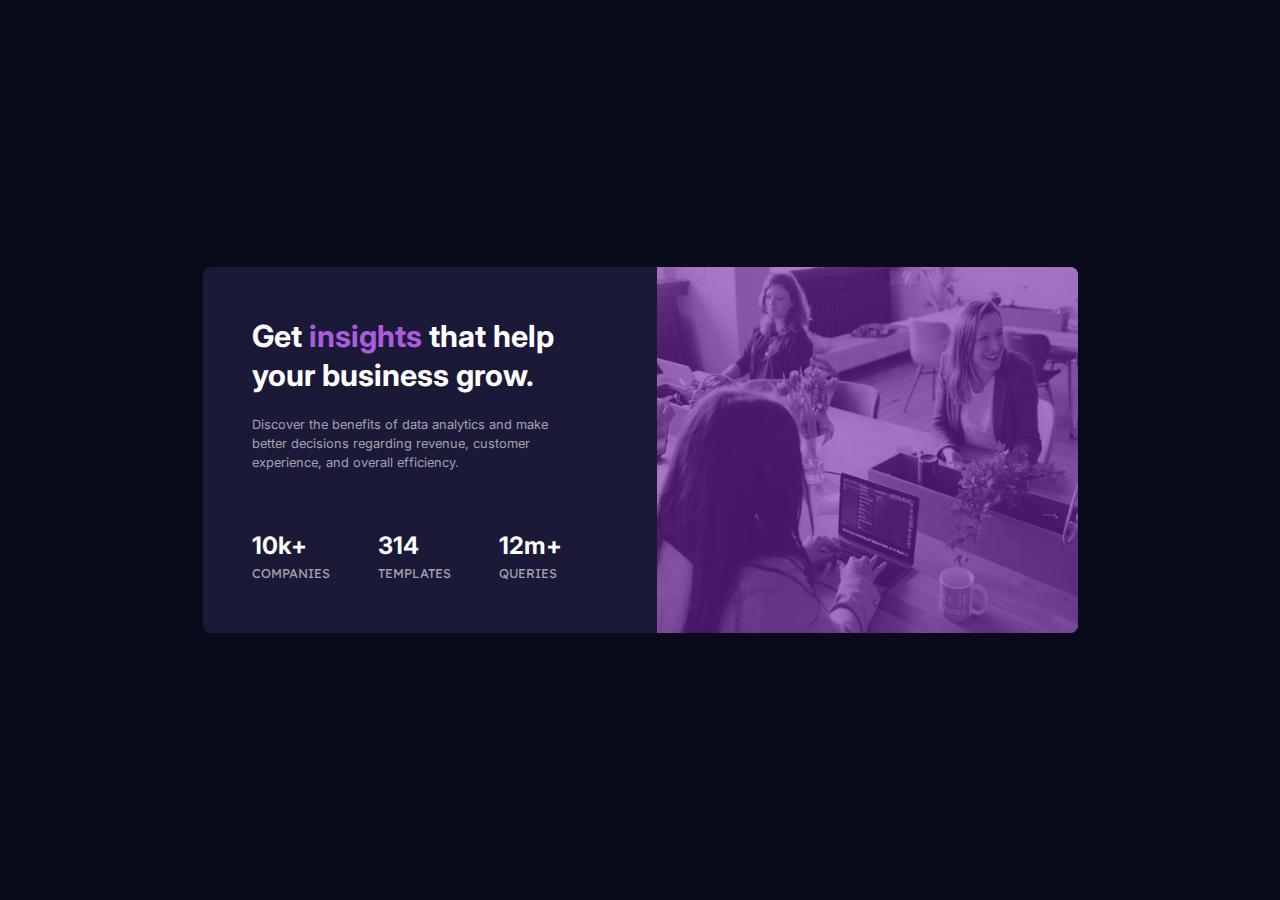
==== stats-preview-card-component-main/index.html @ c0474db8 "Add stats preview card component solution" ====
<!DOCTYPE html>
<html lang="en">
  <head>
    <meta charset="UTF-8" />
    <meta name="viewport" content="width=device-width, initial-scale=1.0" />
    <!-- displays site properly based on user's device -->

    <link
      rel="icon"
      type="image/png"
      sizes="32x32"
      href="./images/favicon-32x32.png"
    />

    <!-- FONTS -->

    <link rel="preconnect" href="https://fonts.googleapis.com" />
    <link rel="preconnect" href="https://fonts.gstatic.com" crossorigin />
    <link
      href="https://fonts.googleapis.com/css2?family=Inter:wght@400;700&family=Lexend+Deca&display=swap"
      rel="stylesheet"
    />

    <title>Frontend Mentor | Stats preview card component</title>
    <link rel="stylesheet" href="style.css" />
  </head>
  <body>
    <main>
      <picture>
        <img src="images/image-header-mobile.jpg" alt="" class="mobile-img" />
        <img src="images/image-header-desktop.jpg" alt="" class="desktop-img" />
      </picture>
      <div class="info">
        <h1>Get <span>insights</span> that help your business grow.</h1>
        <p class="info-paragraph">
          Discover the benefits of data analytics and make better decisions
          regarding revenue, customer experience, and overall efficiency.
        </p>
        <div class="stats-container">
          <div class="stats">
            <p class="stats-number">10k+</p>
            <p class="stats-type">companies</p>
          </div>
          <div class="stats">
            <p class="stats-number">314</p>
            <p class="stats-type">templates</p>
          </div>
          <div class="stats">
            <p class="stats-number">12m+</p>
            <p class="stats-type">queries</p>
          </div>
        </div>
      </div>
    </main>
  </body>
</html>
---- stats-preview-card-component-main/style.css ----
/*
  1. Use a more-intuitive box-sizing model.
*/
*,
*::before,
*::after {
  box-sizing: border-box;
}
/*
    2. Remove default margin
  */
* {
  margin: 0;
}
/*
    Typographic tweaks!
    3. Add accessible line-height
    4. Improve text rendering
  */
body {
  line-height: 1.5;
  -webkit-font-smoothing: antialiased;
}
/*
    5. Improve media defaults
  */
img,
picture,
video,
canvas,
svg {
  display: block;
  max-width: 100%;
}
/*
    6. Remove built-in form typography styles
  */
input,
button,
textarea,
select {
  font: inherit;
}
/*
    7. Avoid text overflows
  */
p,
h1,
h2,
h3,
h4,
h5,
h6 {
  overflow-wrap: break-word;
}
/*
    8. Create a root stacking context
  */
#root,
#__next {
  isolation: isolate;
}
:root {
  --bg-primary: hsl(233, 47%, 7%);
  --bg-secondary: hsl(244, 38%, 16%);
  --clr-accent: hsl(277, 64%, 61%);
  --clr-heading: hsl(0, 0%, 100%);
  --clr-paragraph: hsla(0, 0%, 100%, 0.75);
  --clr-stat-headings: hsla(0, 0%, 100%, 0.6);
  --font-primary: "Inter", sans-serif;
  --font-secondary: "Lexend Deca", sans-serif;
}

body {
  font-size: 15px;
  font-family: var(--font-primary);
  display: flex;
  justify-content: center;
  align-items: center;
  height: 100vh;
  background-color: var(--bg-primary);
}
main {
  display: flex;
  flex-direction: column;
  max-height: 85%;
  max-width: 300px;
  border-radius: 0.5rem;
  overflow: scroll;
  background-color: var(--bg-secondary);
}
.mobile-img {
  display: block;
}
.desktop-img {
  display: none;
}
main picture {
  position: relative;
}

main picture::before {
  content: "";
  background-color: hsl(277, 64%, 40%);
  opacity: 0.6;
  position: absolute;
  width: 100%;
  height: 100%;
}
main .info {
  text-align: center;
  padding: 2.5rem 1.55em;
}
main .info h1 {
  color: var(--clr-heading);
  line-height: 1.1;
  font-size: 1.7rem;
}
main .info h1 span {
  color: var(--clr-accent);
}
main .info .info-paragraph {
  color: var(--clr-stat-headings);
  margin-top: 1.2rem;
  font-size: 0.9rem;
}
main .info .stats-container {
  display: flex;
  flex-direction: column;
  gap: 1.1rem;
  margin-top: 2.2rem;
}

main .info .stats-container .stats-number {
  color: var(--clr-heading);
  font-weight: 700;
  font-size: 1rem;
}
main .info .stats-container .stats-type {
  color: var(--clr-stat-headings);
  text-transform: uppercase;
  font-family: var(--font-secondary);
  font-size: 0.85em;
  letter-spacing: 1.3;
}

@media (min-width: 900px) {
  main {
    flex-direction: row-reverse;
    max-width: 875px;
  }
  .mobile-img {
    display: none;
  }
  .desktop-img {
    display: block;
    width: 100%;
    height: 100%;
  }
  main .info {
    text-align: start;
    padding: 3.1rem;
    width: 60%;
    margin-right: 1.5rem;
  }
  main .info h1 {
    line-height: 1.3;
    font-size: 1.9rem;
  }
  main .info .info-paragraph {
    font-size: 0.8rem;
  }
  main .info .stats-container {
    display: flex;
    flex-direction: row;
    gap: 3rem;
    margin-top: 3.5rem;
  }
  main .info .stats-container .stats-number {
    font-size: 1.5rem;
  }
}
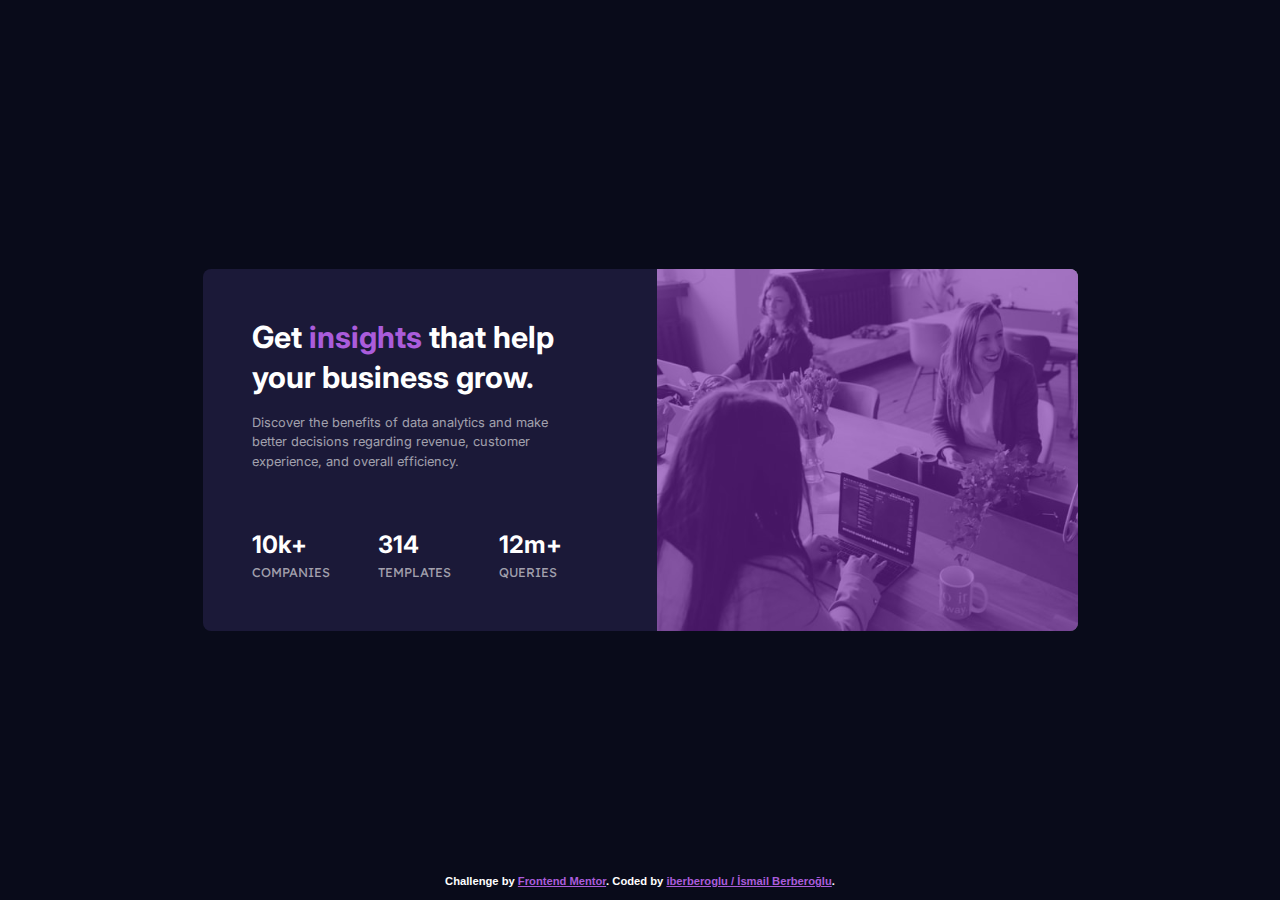
==== commit 5d2e7ede: "Create seperate styles folder" ====
--- a/stats-preview-card-component-main/index.html
+++ b/stats-preview-card-component-main/index.html
@@ -22,7 +22,9 @@
     />
 
     <title>Frontend Mentor | Stats preview card component</title>
-    <link rel="stylesheet" href="style.css" />
+    <link rel="stylesheet" href="styles/reset.css" />
+    <link rel="stylesheet" href="styles/style.css" />
+    <link rel="stylesheet" href="styles/media.css" />
   </head>
   <body>
     <main>
@@ -52,5 +54,16 @@
         </div>
       </div>
     </main>
+    <footer>
+      <div class="attribution">
+        Challenge by
+        <a href="https://www.frontendmentor.io?ref=challenge" target="_blank"
+          >Frontend Mentor</a
+        >. Coded by
+        <a href="https://www.frontendmentor.io/profile/iberberoglu"
+          >iberberoglu / İsmail Berberoğlu</a
+        >.
+      </div>
+    </footer>
   </body>
 </html>
--- a/stats-preview-card-component-main/styles/style.css
+++ b/stats-preview-card-component-main/styles/style.css
@@ -0,0 +1,124 @@
+:root {
+  --bg-primary: hsl(233, 47%, 7%);
+  --bg-secondary: hsl(244, 38%, 16%);
+  --clr-accent: hsl(277, 64%, 61%);
+  --clr-heading: hsl(0, 0%, 100%);
+  --clr-paragraph: hsla(0, 0%, 100%, 0.75);
+  --clr-stat-headings: hsla(0, 0%, 100%, 0.6);
+  --font-primary: "Inter", sans-serif;
+  --font-secondary: "Lexend Deca", sans-serif;
+}
+
+body {
+  font-size: 15px;
+  font-family: var(--font-primary);
+  display: flex;
+  justify-content: center;
+  align-items: center;
+  min-height: 100vh;
+  min-width: 100vw;
+  background-color: var(--bg-primary);
+}
+main {
+  display: flex;
+  flex-direction: column;
+  max-height: 96%;
+  max-width: 275px;
+  border-radius: 0.5rem;
+  overflow: scroll;
+  background-color: var(--bg-secondary);
+}
+.mobile-img {
+  display: block;
+}
+.desktop-img {
+  display: none;
+}
+main picture {
+  position: relative;
+}
+
+main picture::before {
+  content: "";
+  background-color: hsl(277, 64%, 40%);
+  opacity: 0.6;
+  position: absolute;
+  width: 100%;
+  height: 100%;
+}
+main .info {
+  text-align: center;
+  padding: 2rem 1.55em;
+}
+main .info h1 {
+  color: var(--clr-heading);
+  line-height: 1.1;
+  font-size: 1.5rem;
+}
+main .info h1 span {
+  color: var(--clr-accent);
+}
+main .info .info-paragraph {
+  color: var(--clr-stat-headings);
+  margin-top: 1rem;
+  font-size: 0.8rem;
+}
+main .info .stats-container {
+  display: flex;
+  flex-direction: column;
+  gap: 1.1rem;
+  margin-top: 2.2rem;
+}
+
+main .info .stats-container .stats-number {
+  color: var(--clr-heading);
+  font-weight: 700;
+  font-size: 1rem;
+}
+main .info .stats-container .stats-type {
+  color: var(--clr-stat-headings);
+  text-transform: uppercase;
+  font-family: var(--font-secondary);
+  font-size: 0.85em;
+  letter-spacing: 1.3;
+}
+
+footer {
+  position: absolute;
+  bottom: 10px;
+}
+footer .attribution {
+  font-family: "Outfit", sans-serif;
+  color: var(--clr-heading);
+  font-weight: 700;
+  font-size: 0.5rem;
+}
+
+footer .attribution a {
+  color: var(--clr-accent);
+  position: relative;
+  font-family: "Outfit", sans-serif;
+  transition: 0.2 ease;
+}
+footer .attribution a:before {
+  content: "";
+  position: absolute;
+  width: 100%;
+  height: 120%;
+  z-index: -1;
+  bottom: -3px;
+  rotate: 0deg;
+  border-radius: 2px;
+  transform: scale(0);
+  transform-origin: center;
+  transition: 0.2s ease;
+}
+footer .attribution a:hover::before {
+  transform: scale(1);
+  rotate: -1deg;
+  background-color: var(--clr-accent);
+}
+footer .attribution a:hover {
+  text-decoration: none;
+  color: var(--clr-heading);
+}
--- a/stats-preview-card-component-main/styles/media.css
+++ b/stats-preview-card-component-main/styles/media.css
@@ -0,0 +1,45 @@
+@media (min-width: 900px) {
+  main {
+    flex-direction: row-reverse;
+    max-width: 875px;
+  }
+  .mobile-img {
+    display: none;
+  }
+  .desktop-img {
+    display: block;
+    width: 100%;
+    height: 100%;
+  }
+  main .info {
+    text-align: start;
+    padding: 3.1rem;
+    width: 60%;
+    margin-right: 1.5rem;
+  }
+  main .info h1 {
+    line-height: 1.3;
+    font-size: 1.9rem;
+  }
+  main .info .info-paragraph {
+    font-size: 0.8rem;
+  }
+  main .info .stats-container {
+    display: flex;
+    flex-direction: row;
+    gap: 3rem;
+    margin-top: 3.5rem;
+  }
+  main .info .stats-container .stats-number {
+    font-size: 1.5rem;
+  }
+  footer .attribution {
+    font-size: 0.7rem;
+  }
+}
+
+@media (max-width: 321px) {
+  footer .attribution {
+    font-size: 0.4rem;
+  }
+}
